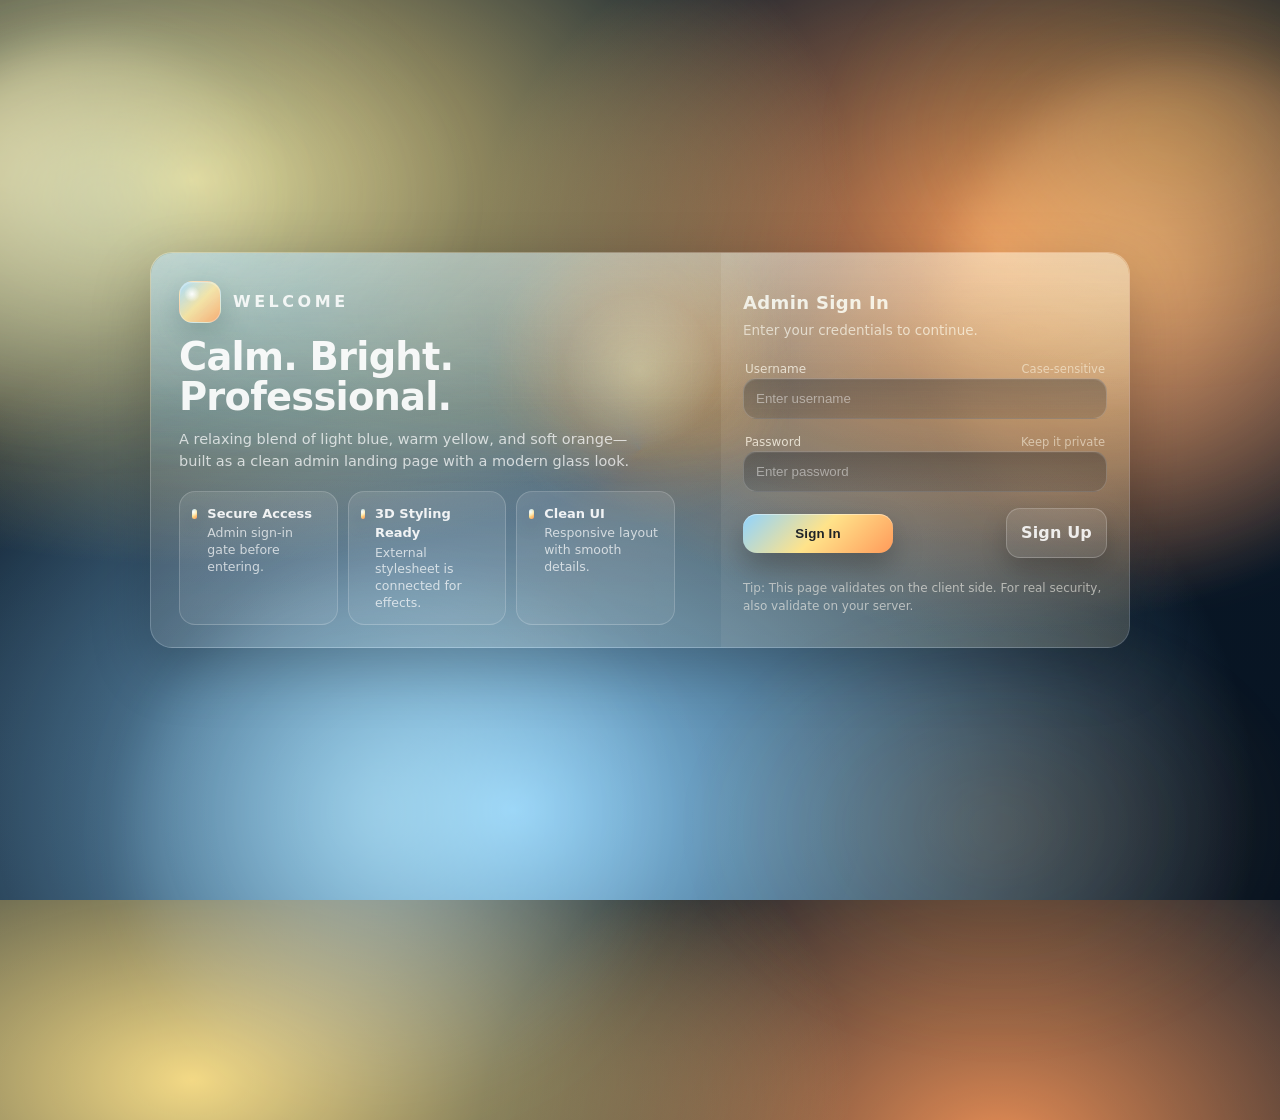
==== index.html @ 68855cab "Add files via upload" ====
<!DOCTYPE html>
<html lang="en">
<head>
  <meta charset="UTF-8" />
  <meta name="viewport" content="width=device-width,initial-scale=1" />
  <title>Admin Sign In</title>

  <!-- External stylesheet for your 3D effects / professional design -->
  <link rel="stylesheet" href="style.css" />

  <style>
    :root{
      --sky: #8fd3ff;
      --sun: #ffe38a;
      --orange: #ff9a5a;
      --deep: #0b1b2b;
      --card: rgba(255,255,255,.16);
      --card2: rgba(255,255,255,.10);
      --stroke: rgba(255,255,255,.28);
      --shadow: rgba(0,0,0,.22);
      --text: rgba(255,255,255,.92);
      --muted: rgba(255,255,255,.72);
      --danger: #ff3b66;
      --ok: #22c55e;
      --focus: rgba(255,255,255,.22);
    }

    *{ box-sizing:border-box; }
    html,body{ height:100%; }
    body{
      margin:0;
      font-family: ui-sans-serif, system-ui, -apple-system, Segoe UI, Roboto, Helvetica, Arial, "Apple Color Emoji","Segoe UI Emoji";
      color: var(--text);
      overflow-x:hidden;

      background:
        radial-gradient(1200px 700px at 15% 20%, rgba(255,227,138,.95), rgba(255,227,138,0) 55%),
        radial-gradient(900px 650px at 78% 28%, rgba(255,154,90,.90), rgba(255,154,90,0) 58%),
        radial-gradient(1200px 900px at 40% 90%, rgba(143,211,255,.95), rgba(143,211,255,0) 62%),
        linear-gradient(180deg, #0b1b2b 0%, #071321 100%);
      position:relative;
    }

    /* soft animated background orbs */
    .orb{
      position:absolute;
      inset:auto;
      border-radius:999px;
      filter: blur(22px);
      opacity:.55;
      pointer-events:none;
      transform: translate3d(0,0,0);
      animation: drift 10s ease-in-out infinite;
      mix-blend-mode: screen;
    }
    .orb.one{ width:420px; height:420px; left:-120px; top:40px; background: radial-gradient(circle at 30% 30%, rgba(255,227,138,1), rgba(255,227,138,0) 70%); animation-duration: 12s; }
    .orb.two{ width:520px; height:520px; right:-180px; top:60px; background: radial-gradient(circle at 40% 40%, rgba(255,154,90,1), rgba(255,154,90,0) 72%); animation-duration: 14s; animation-delay: -2s; }
    .orb.three{ width:560px; height:560px; left:10%; bottom:-220px; background: radial-gradient(circle at 45% 45%, rgba(143,211,255,1), rgba(143,211,255,0) 70%); animation-duration: 16s; animation-delay: -5s; }

    @keyframes drift{
      0%,100%{ transform: translate3d(0,0,0) scale(1); }
      50%{ transform: translate3d(18px,-14px,0) scale(1.04); }
    }

    .wrap{
      min-height:100%;
      display:flex;
      align-items:center;
      justify-content:center;
      padding: 32px 18px;
      position:relative;
      z-index:1;
    }

    .shell{
      width:min(980px, 100%);
      display:grid;
      grid-template-columns: 1.15fr .85fr;
      gap: 18px;
      align-items:stretch;
    }

    @media (max-width: 900px){
      .shell{ grid-template-columns: 1fr; }
    }

    .panel{
      border: 1px solid rgba(255,255,255,.22);
      background: linear-gradient(180deg, rgba(255,255,255,.12), rgba(255,255,255,.06));
      box-shadow: 0 20px 60px var(--shadow);
      border-radius: 22px;
      overflow:hidden;
      position:relative;
    }

    .hero{
      padding: 28px 28px 22px;
    }
    .brand{
      display:flex;
      align-items:center;
      gap:12px;
      margin-bottom: 14px;
    }
    .logo{
      width: 42px;
      height: 42px;
      border-radius: 14px;
      border: 1px solid rgba(255,255,255,.28);
      background:
        radial-gradient(12px 12px at 30% 30%, rgba(255,255,255,.95), rgba(255,255,255,0) 65%),
        linear-gradient(135deg, rgba(143,211,255,.95), rgba(255,227,138,.85), rgba(255,154,90,.9));
      box-shadow: inset 0 1px 0 rgba(255,255,255,.25), 0 10px 30px rgba(0,0,0,.22);
    }
    .brand h1{
      font-size: 16px;
      letter-spacing: .22em;
      text-transform: uppercase;
      margin:0;
      color: rgba(255,255,255,.86);
    }

    .headline{
      margin: 14px 0 10px;
      font-size: clamp(26px, 3vw, 40px);
      line-height: 1.05;
      letter-spacing: -.02em;
    }
    .sub{
      margin:0 0 18px;
      color: var(--muted);
      max-width: 52ch;
      line-height:1.55;
      font-size: 14.5px;
    }

    .highlights{
      display:grid;
      grid-template-columns: repeat(3, minmax(0,1fr));
      gap: 10px;
      margin-top: 16px;
    }
    @media (max-width: 520px){
      .highlights{ grid-template-columns: 1fr; }
    }
    .chip{
      padding: 12px 12px;
      border-radius: 16px;
      border: 1px solid rgba(255,255,255,.18);
      background: linear-gradient(180deg, rgba(255,255,255,.10), rgba(255,255,255,.06));
      display:flex;
      gap:10px;
      align-items:flex-start;
    }
    .dot{
      width: 10px;
      height: 10px;
      border-radius: 99px;
      margin-top: 5px;
      background: radial-gradient(circle at 30% 30%, rgba(255,255,255,.95), rgba(255,255,255,0) 60%),
                  linear-gradient(135deg, rgba(143,211,255,1), rgba(255,227,138,1), rgba(255,154,90,1));
      box-shadow: 0 8px 18px rgba(0,0,0,.22);
    }
    .chip b{
      display:block;
      font-size: 13px;
      margin-bottom: 2px;
      color: rgba(255,255,255,.9);
    }
    .chip span{
      display:block;
      font-size: 12.5px;
      color: rgba(255,255,255,.70);
      line-height: 1.35;
    }

    .auth{
      padding: 26px 22px 22px;
      display:flex;
      flex-direction:column;
      justify-content:center;
      background: linear-gradient(180deg, rgba(255,255,255,.10), rgba(255,255,255,.05));
    }
    .auth h2{
      margin: 0 0 4px;
      font-size: 18px;
      letter-spacing: .02em;
    }
    .auth p{
      margin: 0 0 16px;
      color: rgba(255,255,255,.70);
      font-size: 13.5px;
      line-height:1.5;
    }

    form{
      display:grid;
      gap: 10px;
    }

    label{
      font-size: 12px;
      color: rgba(255,255,255,.78);
      display:flex;
      justify-content:space-between;
      align-items:center;
      gap:10px;
      margin: 4px 2px 0;
    }
    .hint{
      font-size: 11.5px;
      color: rgba(255,255,255,.55);
      user-select:none;
    }

    .field{
      position:relative;
    }
    input{
      width:100%;
      padding: 12px 12px;
      border-radius: 14px;
      border: 1px solid rgba(255,255,255,.18);
      outline:none;
      color: rgba(255,255,255,.92);
      background: linear-gradient(180deg, rgba(15,25,38,.35), rgba(15,25,38,.15));
      box-shadow: inset 0 1px 0 rgba(255,255,255,.06);
      transition: border-color .2s ease, box-shadow .2s ease, transform .08s ease;
    }
    input::placeholder{ color: rgba(255,255,255,.45); }
    input:focus{
      border-color: rgba(255,255,255,.32);
      box-shadow: 0 0 0 6px var(--focus), inset 0 1px 0 rgba(255,255,255,.08);
    }

    .row{
      display:flex;
      gap: 10px;
      align-items:center;
      justify-content:space-between;
      margin-top: 6px;
      flex-wrap:wrap;
    }

    .btn{
      appearance:none;
      border:0;
      cursor:pointer;
      padding: 12px 14px;
      border-radius: 14px;
      font-weight: 650;
      letter-spacing: .01em;
      color: rgba(13,20,30,.92);
      background: linear-gradient(135deg, rgba(143,211,255,1), rgba(255,227,138,1), rgba(255,154,90,1));
      box-shadow: 0 14px 30px rgba(0,0,0,.28), inset 0 1px 0 rgba(255,255,255,.4);
      transition: transform .08s ease, filter .2s ease;
      min-width: 150px;
      text-align:center;
      text-decoration:none;
      display:inline-flex;
      align-items:center;
      justify-content:center;
      gap: 10px;
    }
    .btn:active{ transform: translateY(1px); }
    .btn:hover{ filter: brightness(1.03) saturate(1.05); }

    .ghost{
      background: linear-gradient(180deg, rgba(255,255,255,.10), rgba(255,255,255,.06));
      color: rgba(255,255,255,.88);
      border: 1px solid rgba(255,255,255,.20);
      box-shadow: 0 12px 26px rgba(0,0,0,.20);
      min-width: auto;
      padding: 12px 14px;
    }

    .msg{
      margin-top: 10px;
      border-radius: 14px;
      border: 1px solid rgba(255,255,255,.16);
      background: rgba(0,0,0,.16);
      padding: 10px 12px;
      font-size: 13px;
      color: rgba(255,255,255,.82);
      display:none;
    }
    .msg.show{ display:block; }
    .msg.error{ border-color: rgba(255,59,102,.35); }
    .msg.ok{ border-color: rgba(34,197,94,.35); }

    .foot{
      margin-top: 12px;
      color: rgba(255,255,255,.58);
      font-size: 12px;
      line-height:1.45;
    }

    /* subtle grid overlay */
    .grid{
      position:absolute;
      inset:0;
      pointer-events:none;
      background:
        linear-gradient(rgba(255,255,255,.06) 1px, transparent 1px),
        linear-gradient(90deg, rgba(255,255,255,.06) 1px, transparent 1px);
      background-size: 36px 36px;
      mask-image: radial-gradient(closest-side at 50% 30%, rgba(0,0,0,.9), rgba(0,0,0,0));
      opacity:.35;
    }
  </style>
</head>

<body>
  <div class="orb one"></div>
  <div class="orb two"></div>
  <div class="orb three"></div>

  <div class="wrap">
    <div class="shell panel">
      <div class="grid"></div>

      <section class="hero">
        <div class="brand">
          <div class="logo" aria-hidden="true"></div>
          <h1>Welcome</h1>
        </div>

        <h2 class="headline">Calm. Bright. Professional.</h2>
        <p class="sub">
          A relaxing blend of light blue, warm yellow, and soft orange—built as a clean admin landing page with a modern glass look.
        </p>

        <div class="highlights" aria-label="Highlights">
          <div class="chip">
            <div class="dot" aria-hidden="true"></div>
            <div>
              <b>Secure Access</b>
              <span>Admin sign-in gate before entering.</span>
            </div>
          </div>
          <div class="chip">
            <div class="dot" aria-hidden="true"></div>
            <div>
              <b>3D Styling Ready</b>
              <span>External stylesheet is connected for effects.</span>
            </div>
          </div>
          <div class="chip">
            <div class="dot" aria-hidden="true"></div>
            <div>
              <b>Clean UI</b>
              <span>Responsive layout with smooth details.</span>
            </div>
          </div>
        </div>
      </section>

      <aside class="auth" aria-label="Admin Sign In">
        <h2>Admin Sign In</h2>
        <p>Enter your credentials to continue.</p>

        <form id="loginForm" autocomplete="off">
          <div>
            <label for="username">Username <span class="hint">Case-sensitive</span></label>
            <div class="field">
              <input id="username" name="username" type="text" placeholder="Enter username" required />
            </div>
          </div>

          <div>
            <label for="password">Password <span class="hint">Keep it private</span></label>
            <div class="field">
              <input id="password" name="password" type="password" placeholder="Enter password" required />
            </div>
          </div>

          <div class="row">
            <button class="btn" type="submit" id="signInBtn">Sign In</button>
            <a class="btn ghost" href="signup.html" aria-label="Go to sign up">Sign Up</a>
          </div>

          <div id="message" class="msg" role="status" aria-live="polite"></div>

          <div class="foot">
            Tip: This page validates on the client side. For real security, also validate on your server.
          </div>
        </form>
      </aside>
    </div>
  </div>

  <script>
    // NOTE: Real security must be enforced server-side.
    // This page intentionally does not display any credential values.

    const form = document.getElementById('loginForm');
    const msg = document.getElementById('message');

    // Obfuscated constants (not shown in the UI). This is NOT secure—only to match the requested behavior.
    const _u = String.fromCharCode(65,100,109,105,110); // "Admin"
    const _p = String.fromCharCode(77,111,114,116,97,108,64,49,50,51); // "Mortal@123"

    function showMessage(text, type){
      msg.textContent = text;
      msg.className = 'msg show ' + (type || '');
    }

    form.addEventListener('submit', (e) => {
      e.preventDefault();

      const u = document.getElementById('username').value.trim();
      const p = document.getElementById('password').value;

      if (u === _u && p === _p) {
        showMessage('Sign in successful. Redirecting…', 'ok');
        // Change destination if you have an admin dashboard page
        setTimeout(() => window.location.href = 'signup.html', 650);
      } else {
        showMessage('Invalid username or password.', 'error');
      }
    });
  </script>
</body>
</html>
---- style.css ----
/****************************************************
  THEME: Light Blue + Relaxing Yellow + Orange
  STYLE: Professional 3D surfaces, moving textures,
         soft shadows, interactive pointer/touch,
         sign-up button "moves forward" on click.
****************************************************/

/* ------------------------------
   1) Design Tokens / Theme Vars
------------------------------ */
:root{
  /* Brand palette */
  --c-sky-50:  #f3fbff;
  --c-sky-100: #e6f6ff;
  --c-sky-200: #c7ebff;
  --c-sky-400: #4db8ff;
  --c-sky-600: #1b86d6;

  --c-sun-200: #ffeaa6; /* relaxing yellow */
  --c-sun-400: #ffd34f;

  --c-orange-400:#ff9a3d;
  --c-orange-600:#ff7a18;

  /* Neutral / text */
  --c-ink-900: #0b1b2a;
  --c-ink-700: #20364a;
  --c-ink-500: #476074;

  /* Surface & shadows */
  --surface: color-mix(in srgb, white 86%, var(--c-sky-100));
  --surface-2: color-mix(in srgb, white 78%, var(--c-sky-200));
  --glass: color-mix(in srgb, white 82%, var(--c-sky-100));
  --border: color-mix(in srgb, var(--c-sky-200) 70%, white);
  --shadow-1: 0 10px 30px rgba(7, 31, 55, 0.10);
  --shadow-2: 0 16px 46px rgba(7, 31, 55, 0.14);
  --shadow-inset: inset 0 1px 0 rgba(255,255,255,0.7);

  /* 3D depth */
  --elev-1: translate3d(0, -2px, 0);
  --elev-2: translate3d(0, -6px, 0);

  /* Motion */
  --ease-out: cubic-bezier(.16, 1, .3, 1);
  --ease-soft: cubic-bezier(.2, .8, .2, 1);
  --dur-1: 160ms;
  --dur-2: 300ms;
  --dur-3: 900ms;

  /* Focus ring */
  --ring: 0 0 0 3px color-mix(in srgb, var(--c-sky-400) 45%, transparent);

  /* Pointer glow */
  --pointer-glow: radial-gradient(
    220px 220px at var(--px, 50%) var(--py, 30%),
    color-mix(in srgb, var(--c-sun-200) 65%, transparent) 0%,
    color-mix(in srgb, var(--c-orange-400) 25%, transparent) 35%,
    transparent 70%
  );

  /* Background animated texture */
  --bg-texture: 
    radial-gradient(1400px 900px at 12% 18%,
      color-mix(in srgb, var(--c-sky-200) 55%, transparent) 0%,
      transparent 55%),
    radial-gradient(1100px 720px at 88% 10%,
      color-mix(in srgb, var(--c-sun-200) 50%, transparent) 0%,
      transparent 55%),
    radial-gradient(900px 600px at 78% 86%,
      color-mix(in srgb, var(--c-orange-400) 35%, transparent) 0%,
      transparent 55%),
    linear-gradient(180deg, var(--c-sky-50) 0%, var(--c-sky-100) 42%, #ffffff 100%);
}

/* Respect user motion preferences */
@media (prefers-reduced-motion: reduce){
  :root{ --dur-3: 1ms; }
  *{ animation-duration: 1ms !important; animation-iteration-count: 1 !important; transition-duration: 1ms !important; scroll-behavior: auto !important; }
}

/* ------------------------------
   2) Base / Reset-ish
------------------------------ */
*,
*::before,
*::after{ box-sizing: border-box; }

html, body{ height: 100%; }

body{
  margin: 0;
  color: var(--c-ink-900);
  background: var(--bg-texture);
  font-family: ui-sans-serif, system-ui, -apple-system, Segoe UI, Roboto, Helvetica, Arial, "Apple Color Emoji", "Segoe UI Emoji";
  line-height: 1.5;
  overflow-x: hidden;
}

/* Subtle animated parallax texture layer */
body::before{
  content: "";
  position: fixed;
  inset: -20%;
  pointer-events: none;
  z-index: -2;
  background:
    radial-gradient(700px 500px at 20% 30%, rgba(77, 184, 255, 0.25), transparent 55%),
    radial-gradient(600px 420px at 80% 25%, rgba(255, 211, 79, 0.24), transparent 60%),
    radial-gradient(520px 380px at 70% 80%, rgba(255, 154, 61, 0.18), transparent 62%);
  filter: blur(18px) saturate(1.06);
  transform: translate3d(0,0,0);
  animation: bgFloat var(--dur-3) var(--ease-soft) infinite alternate;
  opacity: 0.85;
}

@keyframes bgFloat{
  0%   { transform: translate3d(-1.5%, -1.2%, 0) scale(1.02); }
  100% { transform: translate3d( 1.6%,  1.4%, 0) scale(1.05); }
}

/* Optional: add class .texture-3d to a main wrapper for extra depth */
.texture-3d{
  position: relative;
  isolation: isolate;
  perspective: 900px;
  transform-style: preserve-3d;
}

a{
  color: var(--c-sky-600);
  text-decoration: none;
  text-underline-offset: 3px;
}
a:hover{ text-decoration: underline; }

/* ------------------------------
   3) Layout helpers
------------------------------ */
.container{
  width: min(1120px, calc(100% - 2rem));
  margin-inline: auto;
}

.section{
  padding: clamp(2.5rem, 4vw, 4.25rem) 0;
}

.stack > * + *{ margin-top: 1rem; }

/* ------------------------------
   4) 3D Cards / Panels (Professional)
------------------------------ */
.panel{
  position: relative;
  background: linear-gradient(180deg, var(--glass), color-mix(in srgb, var(--surface) 92%, white));
  border: 1px solid var(--border);
  border-radius: 18px;
  box-shadow: var(--shadow-1), var(--shadow-inset);
  overflow: clip;
  transform: translateZ(0);
  transition: transform var(--dur-2) var(--ease-out), box-shadow var(--dur-2) var(--ease-out), border-color var(--dur-2) var(--ease-out);
}

/* Animated texture overlay + pointer glow (set --px/--py via JS for true pointer tracking) */
.panel::before{
  content:"";
  position:absolute;
  inset:-1px;
  background:
    var(--pointer-glow),
    radial-gradient(1200px 420px at 10% 0%, rgba(77, 184, 255, 0.24), transparent 60%),
    radial-gradient(900px 360px at 90% 20%, rgba(255, 211, 79, 0.18), transparent 60%),
    conic-gradient(from 210deg at 50% 50%,
      rgba(255,154,61,0.12),
      rgba(77,184,255,0.12),
      rgba(255,211,79,0.10),
      rgba(255,154,61,0.12));
  background-blend-mode: screen, normal, normal, soft-light;
  opacity: 0.65;
  filter: blur(0px) saturate(1.05);
  transform: translate3d(0,0,0);
  animation: panelSheen 8s var(--ease-soft) infinite alternate;
  pointer-events: none;
}

@keyframes panelSheen{
  0%   { transform: translate3d(-1.2%, -0.6%, 0) scale(1.02); filter: saturate(1.02) brightness(1.0); }
  100% { transform: translate3d( 1.2%,  0.8%, 0) scale(1.04); filter: saturate(1.10) brightness(1.02); }
}

.panel::after{
  content:"";
  position:absolute;
  inset: 0;
  pointer-events: none;
  border-radius: inherit;
  background: linear-gradient(180deg, rgba(255,255,255,0.55), transparent 40%);
  mix-blend-mode: overlay;
  opacity: 0.55;
}

.panel:hover{
  transform: translate3d(0, -4px, 0);
  box-shadow: var(--shadow-2), var(--shadow-inset);
  border-color: color-mix(in srgb, var(--c-sky-200) 82%, white);
}

.panel:focus-within{
  box-shadow: var(--shadow-2), var(--shadow-inset), var(--ring);
}

/* ------------------------------
   5) Typography (Landing page feel)
------------------------------ */
.h1{
  font-size: clamp(2rem, 3.2vw, 3.25rem);
  line-height: 1.1;
  letter-spacing: -0.02em;
  margin: 0;
}

.lead{
  font-size: clamp(1.05rem, 1.3vw, 1.2rem);
  color: var(--c-ink-700);
  margin: 0;
}

/* Gradient accent text */
.accent{
  background: linear-gradient(90deg, var(--c-sky-600), var(--c-orange-600));
  -webkit-background-clip: text;
  background-clip: text;
  color: transparent;
}

/* ------------------------------
   6) Buttons (3D + forward on click)
------------------------------ */
.btn{
  --btn-bg: linear-gradient(180deg, color-mix(in srgb, white 35%, var(--c-sky-400)), var(--c-sky-600));
  --btn-shadow: 0 14px 30px rgba(27, 134, 214, 0.22);
  --btn-edge: rgba(255,255,255,0.35);

  display: inline-flex;
  align-items: center;
  justify-content: center;
  gap: .55rem;

  padding: 0.85rem 1.1rem;
  border-radius: 14px;
  border: 1px solid color-mix(in srgb, var(--c-sky-600) 42%, white);
  background: var(--btn-bg);
  color: white;
  font-weight: 700;
  letter-spacing: 0.01em;

  box-shadow: var(--btn-shadow), inset 0 1px 0 rgba(255,255,255,0.35);
  transform: translate3d(0,0,0);
  transition:
    transform var(--dur-1) var(--ease-out),
    box-shadow var(--dur-1) var(--ease-out),
    filter var(--dur-1) var(--ease-out);
  cursor: pointer;
  user-select: none;
  -webkit-tap-highlight-color: transparent;
  touch-action: manipulation;
}

.btn:hover{
  transform: translate3d(0,-3px,0);
  filter: brightness(1.02) saturate(1.05);
  box-shadow: 0 18px 44px rgba(27, 134, 214, 0.26), inset 0 1px 0 rgba(255,255,255,0.38);
}

.btn:focus-visible{
  outline: none;
  box-shadow: var(--btn-shadow), inset 0 1px 0 rgba(255,255,255,0.35), var(--ring);
}

/* Primary "Sign Up" button (warm highlight) */
.btn--signup{
  --btn-bg: linear-gradient(180deg, color-mix(in srgb, white 20%, var(--c-orange-400)), var(--c-orange-600));
  --btn-shadow: 0 16px 42px rgba(255, 122, 24, 0.28);
  border-color: color-mix(in srgb, var(--c-orange-600) 55%, white);
}

/* Forward movement on click: translateZ + slight scale for depth */
.btn:active{
  transform: translate3d(0, 0, 26px) scale(1.02);
  box-shadow: 0 10px 26px rgba(7, 31, 55, 0.16), inset 0 1px 0 rgba(255,255,255,0.28);
}

/* Optional: a subtle “press” ripple for touch/click */
.btn{
  position: relative;
  overflow: hidden;
}
.btn::after{
  content:"";
  position:absolute;
  inset:auto;
  width: 12px;
  height: 12px;
  border-radius: 999px;
  left: var(--rx, 50%);
  top: var(--ry, 50%);
  transform: translate(-50%, -50%) scale(0);
  background: radial-gradient(circle, rgba(255,255,255,0.55), rgba(255,255,255,0.0) 70%);
  opacity: 0;
  pointer-events:none;
}
.btn:active::after{
  opacity: 1;
  transform: translate(-50%, -50%) scale(18);
  transition: transform 520ms var(--ease-out), opacity 900ms var(--ease-out);
}

/* ------------------------------
   7) Inputs (glassy, clean)
------------------------------ */
.input{
  width: 100%;
  padding: 0.9rem 1rem;
  border-radius: 14px;
  border: 1px solid var(--border);
  background: linear-gradient(180deg, rgba(255,255,255,0.84), rgba(255,255,255,0.68));
  box-shadow: 0 8px 22px rgba(7, 31, 55, 0.08), inset 0 1px 0 rgba(255,255,255,0.7);
  color: var(--c-ink-900);
  transition: box-shadow var(--dur-2) var(--ease-out), border-color var(--dur-2) var(--ease-out), transform var(--dur-2) var(--ease-out);
  outline: none;
}

.input::placeholder{ color: color-mix(in srgb, var(--c-ink-500) 78%, white); }

.input:focus{
  border-color: color-mix(in srgb, var(--c-sky-400) 60%, white);
  box-shadow: 0 12px 34px rgba(27, 134, 214, 0.14), inset 0 1px 0 rgba(255,255,255,0.7), var(--ring);
  transform: translate3d(0,-1px,0);
}

/* ------------------------------
   8) Pointer / Touch stylish effect
   - Requires optional JS to update CSS vars:
     --px/--py (panel) and --rx/--ry (button ripple)
------------------------------ */
.pointer-sheen{
  position: relative;
}
.pointer-sheen::before{
  content:"";
  position:absolute;
  inset:-1px;
  border-radius: inherit;
  pointer-events:none;
  background: var(--pointer-glow);
  opacity: 0;
  transition: opacity var(--dur-2) var(--ease-out);
  mix-blend-mode: screen;
}
.pointer-sheen:hover::before,
.pointer-sheen:focus-within::before{
  opacity: 0.9;
}

/* ------------------------------
   9) Example hero background helper
------------------------------ */
.hero{
  position: relative;
  padding: clamp(3rem, 6vw, 5.5rem) 0;
}

.hero::after{
  content:"";
  position:absolute;
  inset: -20% -10% auto -10%;
  height: 70%;
  z-index: -1;
  background:
    radial-gradient(900px 520px at 30% 50%, rgba(77, 184, 255, 0.22), transparent 65%),
    radial-gradient(700px 440px at 70% 40%, rgba(255, 211, 79, 0.18), transparent 62%),
    radial-gradient(520px 380px at 80% 70%, rgba(255, 154, 61, 0.16), transparent 62%);
  filter: blur(18px);
  transform: translate3d(0,0,0);
  animation: heroDrift 10s var(--ease-soft) infinite alternate;
  opacity: 0.9;
}

@keyframes heroDrift{
  0%   { transform: translate3d(-1%, -0.5%, 0) scale(1.02); }
  100% { transform: translate3d( 1%,  0.8%, 0) scale(1.06); }
}

/* ------------------------------
   10) Utilities
------------------------------ */
.shadow-soft{ box-shadow: var(--shadow-1); }
.rounded-xl{ border-radius: 18px; }
.border{ border: 1px solid var(--border); }
.muted{ color: var(--c-ink-700); }

/* Accessible selection */
::selection{
  background: color-mix(in srgb, var(--c-sun-200) 70%, white);
  color: var(--c-ink-900);
}
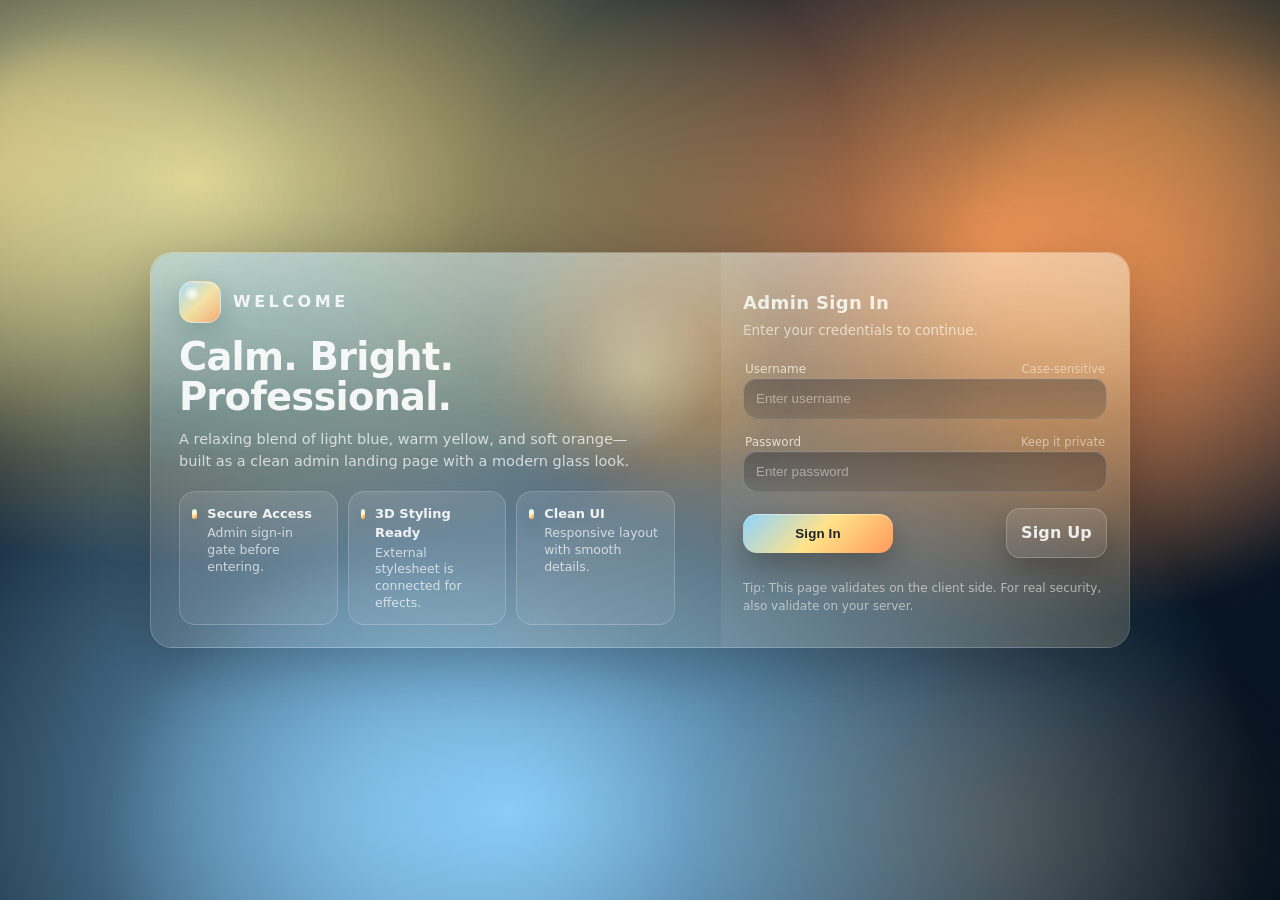
==== commit 3906d181: "Add files via upload" ====
--- a/index.html
+++ b/index.html
@@ -2,7 +2,9 @@
 <html lang="en">
 <head>
   <meta charset="UTF-8" />
-  <meta name="viewport" content="width=device-width,initial-scale=1" />
+  <meta name="viewport" content="width=device-width,initial-scale=1,maximum-scale=1,user-scalable=no,viewport-fit=cover" />
+  <meta name="mobile-web-app-capable" content="yes" />
+  <meta name="apple-mobile-web-app-capable" content="yes" />
   <title>Admin Sign In</title>
 
   <!-- External stylesheet for your 3D effects / professional design -->
@@ -26,25 +28,37 @@
     }
 
     *{ box-sizing:border-box; }
-    html,body{ height:100%; }
+    html,body{ height:100%; width:100%; }
+    html{ overflow:hidden; }
     body{
       margin:0;
       font-family: ui-sans-serif, system-ui, -apple-system, Segoe UI, Roboto, Helvetica, Arial, "Apple Color Emoji","Segoe UI Emoji";
       color: var(--text);
-      overflow-x:hidden;
-
+      overflow:hidden; /* prevent panning to "outside" */
+      position:relative;
+
+      /* lock background to viewport to avoid visual "outside" on some zoom behaviors */
       background:
         radial-gradient(1200px 700px at 15% 20%, rgba(255,227,138,.95), rgba(255,227,138,0) 55%),
         radial-gradient(900px 650px at 78% 28%, rgba(255,154,90,.90), rgba(255,154,90,0) 58%),
         radial-gradient(1200px 900px at 40% 90%, rgba(143,211,255,.95), rgba(143,211,255,0) 62%),
         linear-gradient(180deg, #0b1b2b 0%, #071321 100%);
-      position:relative;
+      background-attachment: fixed;
+    }
+
+    /* App viewport container: always exact screen size */
+    .viewport{
+      position: fixed;
+      inset: 0;
+      width: 100vw;
+      height: 100vh;
+      height: 100dvh; /* modern mobile */
+      overflow: hidden;
     }
 
     /* soft animated background orbs */
     .orb{
       position:absolute;
-      inset:auto;
       border-radius:999px;
       filter: blur(22px);
       opacity:.55;
@@ -52,6 +66,7 @@
       transform: translate3d(0,0,0);
       animation: drift 10s ease-in-out infinite;
       mix-blend-mode: screen;
+      will-change: transform;
     }
     .orb.one{ width:420px; height:420px; left:-120px; top:40px; background: radial-gradient(circle at 30% 30%, rgba(255,227,138,1), rgba(255,227,138,0) 70%); animation-duration: 12s; }
     .orb.two{ width:520px; height:520px; right:-180px; top:60px; background: radial-gradient(circle at 40% 40%, rgba(255,154,90,1), rgba(255,154,90,0) 72%); animation-duration: 14s; animation-delay: -2s; }
@@ -63,13 +78,15 @@
     }
 
     .wrap{
-      min-height:100%;
+      height: 100%;
+      width: 100%;
       display:flex;
       align-items:center;
       justify-content:center;
       padding: 32px 18px;
       position:relative;
       z-index:1;
+      overflow:hidden;
     }
 
     .shell{
@@ -82,6 +99,7 @@
 
     @media (max-width: 900px){
       .shell{ grid-template-columns: 1fr; }
+      .wrap{ padding: 22px 14px; }
     }
 
     .panel{
@@ -193,10 +211,7 @@
       line-height:1.5;
     }
 
-    form{
-      display:grid;
-      gap: 10px;
-    }
+    form{ display:grid; gap: 10px; }
 
     label{
       font-size: 12px;
@@ -213,9 +228,7 @@
       user-select:none;
     }
 
-    .field{
-      position:relative;
-    }
+    .field{ position:relative; }
     input{
       width:100%;
       padding: 12px 12px;
@@ -311,88 +324,120 @@
 </head>
 
 <body>
-  <div class="orb one"></div>
-  <div class="orb two"></div>
-  <div class="orb three"></div>
-
-  <div class="wrap">
-    <div class="shell panel">
-      <div class="grid"></div>
-
-      <section class="hero">
-        <div class="brand">
-          <div class="logo" aria-hidden="true"></div>
-          <h1>Welcome</h1>
-        </div>
-
-        <h2 class="headline">Calm. Bright. Professional.</h2>
-        <p class="sub">
-          A relaxing blend of light blue, warm yellow, and soft orange—built as a clean admin landing page with a modern glass look.
-        </p>
-
-        <div class="highlights" aria-label="Highlights">
-          <div class="chip">
-            <div class="dot" aria-hidden="true"></div>
+  <div class="viewport" id="viewport">
+    <div class="orb one"></div>
+    <div class="orb two"></div>
+    <div class="orb three"></div>
+
+    <div class="wrap">
+      <div class="shell panel">
+        <div class="grid"></div>
+
+        <section class="hero">
+          <div class="brand">
+            <div class="logo" aria-hidden="true"></div>
+            <h1>Welcome</h1>
+          </div>
+
+          <h2 class="headline">Calm. Bright. Professional.</h2>
+          <p class="sub">
+            A relaxing blend of light blue, warm yellow, and soft orange—built as a clean admin landing page with a modern glass look.
+          </p>
+
+          <div class="highlights" aria-label="Highlights">
+            <div class="chip">
+              <div class="dot" aria-hidden="true"></div>
+              <div>
+                <b>Secure Access</b>
+                <span>Admin sign-in gate before entering.</span>
+              </div>
+            </div>
+            <div class="chip">
+              <div class="dot" aria-hidden="true"></div>
+              <div>
+                <b>3D Styling Ready</b>
+                <span>External stylesheet is connected for effects.</span>
+              </div>
+            </div>
+            <div class="chip">
+              <div class="dot" aria-hidden="true"></div>
+              <div>
+                <b>Clean UI</b>
+                <span>Responsive layout with smooth details.</span>
+              </div>
+            </div>
+          </div>
+        </section>
+
+        <aside class="auth" aria-label="Admin Sign In">
+          <h2>Admin Sign In</h2>
+          <p>Enter your credentials to continue.</p>
+
+          <form id="loginForm" autocomplete="off">
             <div>
-              <b>Secure Access</b>
-              <span>Admin sign-in gate before entering.</span>
-            </div>
-          </div>
-          <div class="chip">
-            <div class="dot" aria-hidden="true"></div>
+              <label for="username">Username <span class="hint">Case-sensitive</span></label>
+              <div class="field">
+                <input id="username" name="username" type="text" placeholder="Enter username" required />
+              </div>
+            </div>
+
             <div>
-              <b>3D Styling Ready</b>
-              <span>External stylesheet is connected for effects.</span>
-            </div>
-          </div>
-          <div class="chip">
-            <div class="dot" aria-hidden="true"></div>
-            <div>
-              <b>Clean UI</b>
-              <span>Responsive layout with smooth details.</span>
-            </div>
-          </div>
-        </div>
-      </section>
-
-      <aside class="auth" aria-label="Admin Sign In">
-        <h2>Admin Sign In</h2>
-        <p>Enter your credentials to continue.</p>
-
-        <form id="loginForm" autocomplete="off">
-          <div>
-            <label for="username">Username <span class="hint">Case-sensitive</span></label>
-            <div class="field">
-              <input id="username" name="username" type="text" placeholder="Enter username" required />
-            </div>
-          </div>
-
-          <div>
-            <label for="password">Password <span class="hint">Keep it private</span></label>
-            <div class="field">
-              <input id="password" name="password" type="password" placeholder="Enter password" required />
-            </div>
-          </div>
-
-          <div class="row">
-            <button class="btn" type="submit" id="signInBtn">Sign In</button>
-            <a class="btn ghost" href="signup.html" aria-label="Go to sign up">Sign Up</a>
-          </div>
-
-          <div id="message" class="msg" role="status" aria-live="polite"></div>
-
-          <div class="foot">
-            Tip: This page validates on the client side. For real security, also validate on your server.
-          </div>
-        </form>
-      </aside>
+              <label for="password">Password <span class="hint">Keep it private</span></label>
+              <div class="field">
+                <input id="password" name="password" type="password" placeholder="Enter password" required />
+              </div>
+            </div>
+
+            <div class="row">
+              <button class="btn" type="submit" id="signInBtn">Sign In</button>
+              <a class="btn ghost" href="signup.html" aria-label="Go to sign up">Sign Up</a>
+            </div>
+
+            <div id="message" class="msg" role="status" aria-live="polite"></div>
+
+            <div class="foot">
+              Tip: This page validates on the client side. For real security, also validate on your server.
+            </div>
+          </form>
+        </aside>
+      </div>
     </div>
   </div>
 
   <script>
+    // NOTE:
+    // - Desktop browser zoom cannot be fully prevented by any reliable/accessible means.
+    // - On mobile, disabling zoom is done via the viewport meta tag (already set).
+
+    // Keep the app locked to the visible viewport height on mobile (address bar changes).
+    function syncViewportHeight(){
+      const v = document.getElementById('viewport');
+      if(!v) return;
+      v.style.height = window.innerHeight + 'px';
+    }
+    window.addEventListener('resize', syncViewportHeight, {passive:true});
+    window.addEventListener('orientationchange', syncViewportHeight, {passive:true});
+    syncViewportHeight();
+
+    // Prevent touch "rubber-band" scroll from revealing outside area.
+    document.addEventListener('touchmove', (e) => {
+      e.preventDefault();
+    }, { passive: false });
+
+    // Prevent CTRL/CMD + wheel zoom (best-effort on desktop).
+    document.addEventListener('wheel', (e) => {
+      if (e.ctrlKey || e.metaKey) e.preventDefault();
+    }, { passive: false });
+
+    // Prevent CTRL/CMD + +/-/0 zoom shortcuts (best-effort).
+    document.addEventListener('keydown', (e) => {
+      const k = (e.key || '').toLowerCase();
+      if ((e.ctrlKey || e.metaKey) && (k === '+' || k === '=' || k === '-' || k === '0')) {
+        e.preventDefault();
+      }
+    });
+
     // NOTE: Real security must be enforced server-side.
-    // This page intentionally does not display any credential values.
-
     const form = document.getElementById('loginForm');
     const msg = document.getElementById('message');
 
@@ -413,7 +458,6 @@
 
       if (u === _u && p === _p) {
         showMessage('Sign in successful. Redirecting…', 'ok');
-        // Change destination if you have an admin dashboard page
         setTimeout(() => window.location.href = 'signup.html', 650);
       } else {
         showMessage('Invalid username or password.', 'error');
